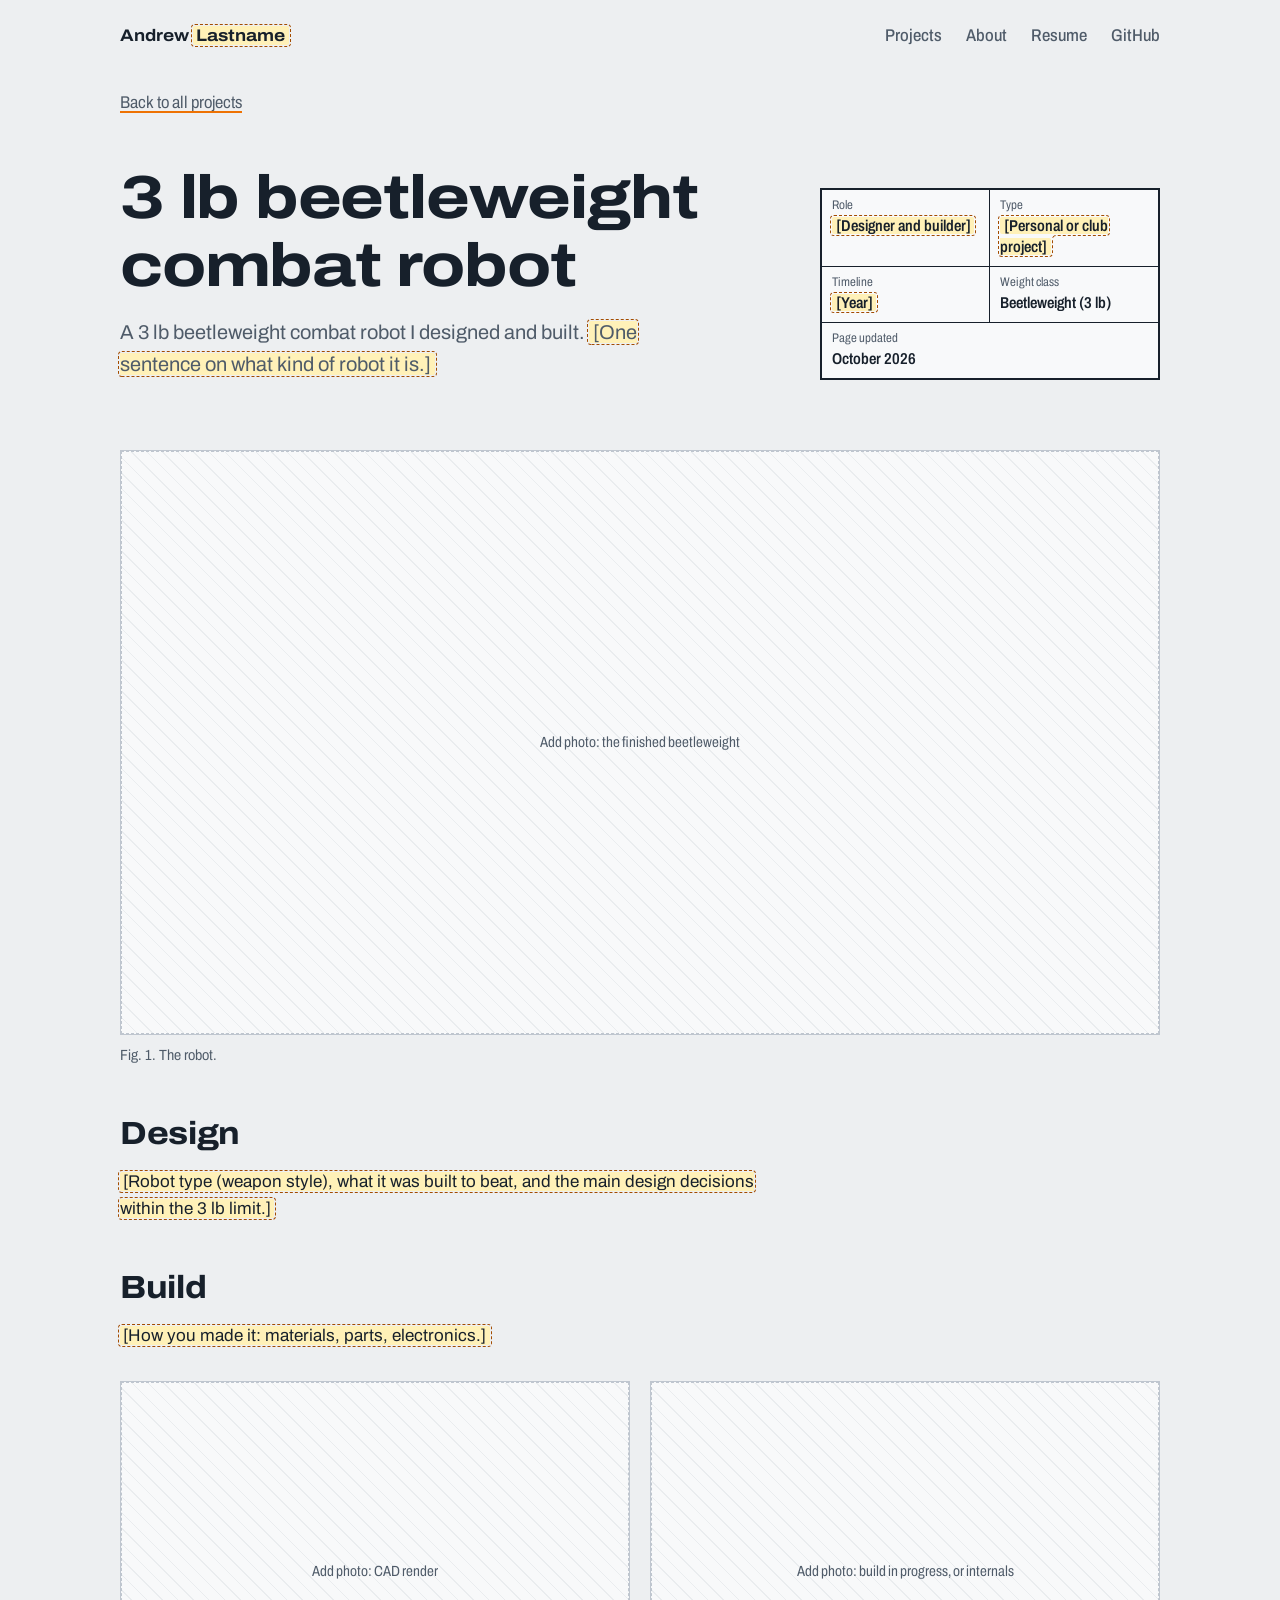
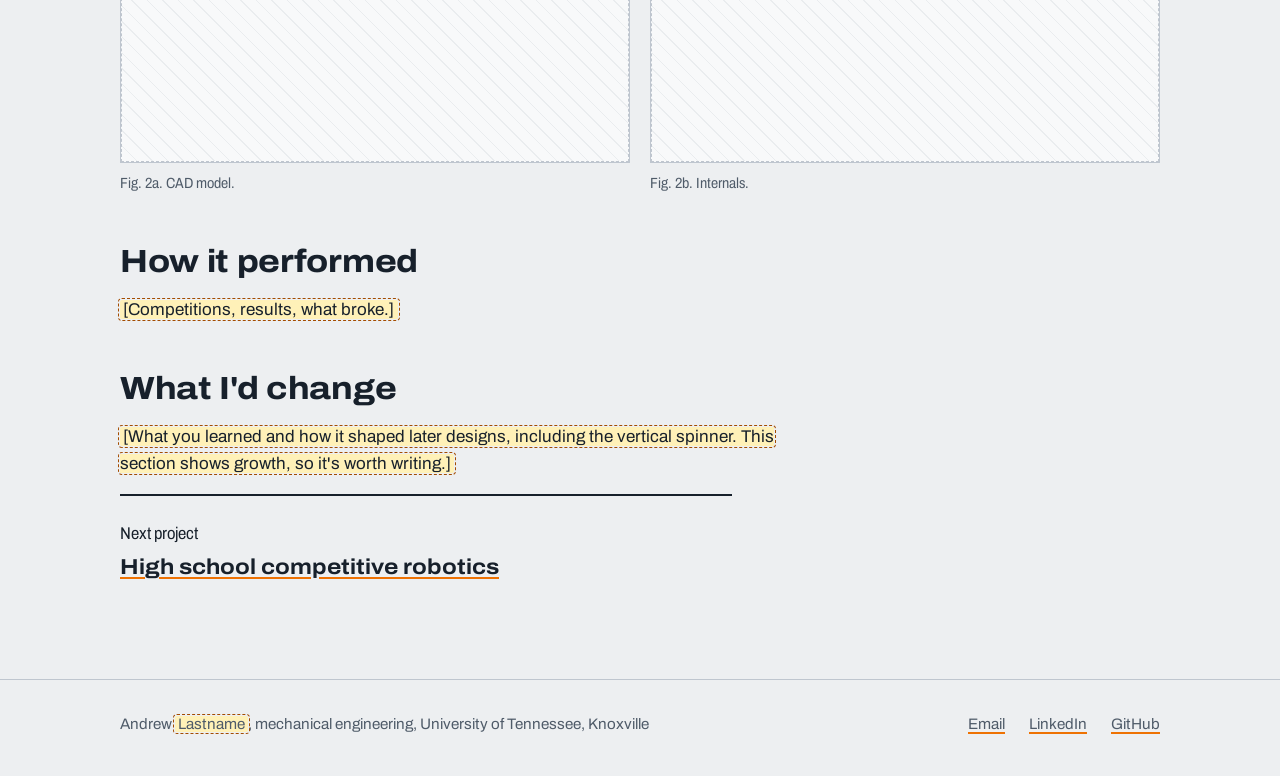
==== projects/beetleweight.html @ 6683c3dc "Move site files to repo root" ====
<!DOCTYPE html>
<html lang="en">
<head>
<meta charset="utf-8">
<meta name="viewport" content="width=device-width, initial-scale=1, viewport-fit=cover">
<title>3 lb beetleweight combat robot | Andrew [Lastname]</title>
<meta name="description" content="A 3 lb beetleweight combat robot I designed.">
<meta property="og:title" content="3 lb beetleweight combat robot | Andrew [Lastname]">
<meta property="og:description" content="A 3 lb beetleweight combat robot I designed.">
<link rel="icon" href="data:image/svg+xml,<svg xmlns='http://www.w3.org/2000/svg' viewBox='0 0 100 100'><text y='.9em' font-size='90'>🦾</text></svg>">
<link rel="preconnect" href="https://fonts.googleapis.com">
<link rel="preconnect" href="https://fonts.gstatic.com" crossorigin>
<link rel="stylesheet" href="https://fonts.googleapis.com/css2?family=Archivo:wdth,wght@62..125,400..800&display=swap">
<link rel="stylesheet" href="../style.css">
</head>
<body>
<a class="skip" href="#main">Skip to content</a>
<header class="site-head">
  <div class="wrap">
    <a class="site-name" href="../index.html">Andrew <span class="fill">Lastname</span></a>
    <nav class="site-nav" aria-label="Main">
      <a href="../index.html#projects">Projects</a>
      <a href="../index.html#about">About</a>
      <!-- Put your resume in the same folder as index.html and name it resume.pdf -->
      <a href="../resume.pdf">Resume</a>
      <!-- Replace the # with your GitHub profile URL -->
      <a href="#">GitHub</a>
    </nav>
  </div>
</header>
<main id="main" class="wrap">
  <a class="back" href="../index.html#projects">Back to all projects</a>
  <div class="project-head">
    <div>
      <h1>3 lb beetleweight combat robot</h1>
      <p class="summary">A 3 lb beetleweight combat robot I designed and built. <span class="fill">[One sentence on what kind of robot it is.]</span></p>
    </div>
    <dl class="title-block" aria-label="Project details">
  <div><dt>Role</dt><dd><span class="fill">[Designer and builder]</span></dd></div>
  <div><dt>Type</dt><dd><span class="fill">[Personal or club project]</span></dd></div>
  <div><dt>Timeline</dt><dd><span class="fill">[Year]</span></dd></div>
  <div><dt>Weight class</dt><dd>Beetleweight (3 lb)</dd></div>
  <div class="span"><dt>Page updated</dt><dd>October 2026</dd></div>
</dl>
  </div>
  <article class="article">

    <figure>
  <!-- To add your image, replace the whole <div class="ph">…</div> line with:
       <img src="../images/YOUR-FILE.jpg" alt="Describe what the photo shows"> -->
  <div class="frame tall"><div class="ph">Add photo: the finished beetleweight</div></div>
  <figcaption>Fig. 1. The robot.</figcaption>
</figure>

    <h2>Design</h2>
    <p><span class="fill">[Robot type (weapon style), what it was built to beat, and the main design decisions within the 3 lb limit.]</span></p>

    <h2>Build</h2>
    <p><span class="fill">[How you made it: materials, parts, electronics.]</span></p>
    <div class="figure-row">
      <figure><div class="frame"><div class="ph">Add photo: CAD render</div></div><figcaption>Fig. 2a. CAD model.</figcaption></figure>
      <figure><div class="frame"><div class="ph">Add photo: build in progress, or internals</div></div><figcaption>Fig. 2b. Internals.</figcaption></figure>
    </div>

    <h2>How it performed</h2>
    <p><span class="fill">[Competitions, results, what broke.]</span></p>

    <h2>What I'd change</h2>
    <p><span class="fill">[What you learned and how it shaped later designs, including the vertical spinner. This section shows growth, so it's worth writing.]</span></p>

    <p class="next-project">Next project<br><a href="competitive-robotics.html">High school competitive robotics</a></p>
  </article>
</main>
<footer class="site-foot">
  <div class="wrap">
    <span>Andrew <span class="fill">Lastname</span>, mechanical engineering, University of Tennessee, Knoxville</span>
    <nav aria-label="Contact">
      <!-- Replace the addresses below with your own -->
      <a href="mailto:you@example.com">Email</a>
      <a href="#">LinkedIn</a>
      <a href="#">GitHub</a>
    </nav>
  </div>
</footer>
</body>
</html>
---- style.css ----
/* ==========================================================================
   Portfolio stylesheet
   Design idea: pages read like engineering drawings. Each project carries a
   "title block" (the bordered info box in the corner of a drawing), joints in
   the hero drawing have center marks, and the typeface's width axis carries
   the hierarchy: expanded for headings, normal for reading, narrow for the
   drawing metadata.
   ========================================================================== */

:root {
  --paper: #edeff1;      /* page background, cool drafting-film grey */
  --panel: #f8f9fa;      /* figure frames and title-block cells */
  --ink: #17202b;        /* main text, graphite navy */
  --ink-2: #4f5b69;      /* secondary text */
  --rule: #bfc6cf;       /* light lines */
  --orange: #ee7203;     /* industrial-robot orange, graphics only */
  --orange-ink: #a34c00; /* darker orange that is readable as text */
  --fill-bg: #fff1b8;    /* highlight for text you still need to fill in */

  --font: "Archivo", "Helvetica Neue", Arial, system-ui, sans-serif;
  --mono: ui-monospace, "Cascadia Mono", Consolas, "Liberation Mono", monospace;

  --measure: 68ch;
  --wide: 1120px;

  box-sizing: border-box;
  padding-top: env(safe-area-inset-top, 0px);
  padding-bottom: env(safe-area-inset-bottom, 0px);
}

@media (prefers-color-scheme: dark) {
  :root {
    --paper: #141b24;
    --panel: #1b2430;
    --ink: #e3e7ec;
    --ink-2: #9aa6b4;
    --rule: #33404f;
    --orange: #ff8a1f;
    --orange-ink: #ffa552;
    --fill-bg: #5a4a00;
  }
}

*, *::before, *::after { box-sizing: inherit; }

html { scroll-padding-top: env(safe-area-inset-top, 0px); }

body {
  margin: 0;
  background: var(--paper);
  color: var(--ink);
  font-family: var(--font);
  font-size: 1.0625rem;
  line-height: 1.6;
  font-variation-settings: "wdth" 100;
  -webkit-text-size-adjust: 100%;
}

img, video { max-width: 100%; height: auto; display: block; }

a { color: inherit; text-decoration-color: var(--orange); text-decoration-thickness: 2px; text-underline-offset: 3px; }
a:hover { color: var(--orange-ink); }
:focus-visible { outline: 3px solid var(--orange); outline-offset: 3px; border-radius: 2px; }

code { font-family: var(--mono); font-size: 0.88em; background: var(--panel); border: 1px solid var(--rule); padding: 0.05em 0.35em; border-radius: 3px; }

/* Text you still need to replace. Search the files for class="fill". */
.fill { background: var(--fill-bg); outline: 1px dashed var(--orange-ink); outline-offset: 1px; border-radius: 2px; padding: 0 0.2em; }

.skip { position: absolute; left: -999px; }
.skip:focus { left: 1rem; top: 1rem; background: var(--panel); padding: 0.5rem 1rem; z-index: 10; }

/* ---------- Layout ---------- */
.wrap { max-width: var(--wide); margin: 0 auto; padding: 0 clamp(1.1rem, 4vw, 2.5rem); }

/* ---------- Site header ---------- */
.site-head { padding: 1.4rem 0; }
.site-head .wrap { display: flex; flex-wrap: wrap; gap: 0.75rem 2rem; align-items: baseline; justify-content: space-between; }
.site-name { font-weight: 700; font-variation-settings: "wdth" 112; text-decoration: none; font-size: 1.05rem; }
.site-nav { display: flex; flex-wrap: wrap; gap: 0.4rem 1.5rem; }
.site-nav a { text-decoration: none; color: var(--ink-2); font-variation-settings: "wdth" 85; font-weight: 500; }
.site-nav a:hover, .site-nav a[aria-current="page"] { color: var(--ink); text-decoration: underline; text-decoration-color: var(--orange); }

/* ---------- Headings ---------- */
h1, h2, h3 { line-height: 1.12; margin: 0; font-weight: 750; letter-spacing: -0.01em; }
h1 { font-size: clamp(2.5rem, 6.4vw, 4.6rem); font-variation-settings: "wdth" 118; letter-spacing: -0.02em; }
h2 { font-size: clamp(1.5rem, 2.8vw, 2rem); font-variation-settings: "wdth" 112; }
h3 { font-size: 1.2rem; font-variation-settings: "wdth" 108; }

/* ---------- Home: hero ---------- */
.hero { display: grid; grid-template-columns: minmax(0, 1fr) minmax(0, 1.05fr); gap: clamp(1rem, 4vw, 3rem); align-items: center; padding-top: clamp(1.5rem, 5vw, 4rem); padding-bottom: clamp(2rem, 5vw, 4rem); }
.hero-text p { font-size: clamp(1.1rem, 1.7vw, 1.3rem); color: var(--ink-2); max-width: 34ch; margin: 1.25rem 0 0; }
.hero-links { display: flex; flex-wrap: wrap; gap: 0.75rem 1.5rem; margin-top: 1.75rem; font-weight: 600; }

.drawing { position: relative; }
.drawing svg { width: 100%; height: auto; display: block; }
.drawing .readout { font-family: var(--mono); font-size: 0.8rem; color: var(--ink-2); margin: 0.4rem 0 0; line-height: 1.5; min-height: 3em; }
.drawing .hint { font-size: 0.85rem; color: var(--ink-2); font-variation-settings: "wdth" 80; margin: 0.15rem 0 0; }

/* SVG drawing colors */
.ln-grid { stroke: var(--rule); stroke-width: 0.5; }
.ln-ground { stroke: var(--ink); stroke-width: 1.5; }
.ln-hatch { stroke: var(--ink-2); stroke-width: 0.8; }
.link-body { fill: var(--orange); stroke: var(--ink); stroke-width: 1.6; }
.base-body { fill: var(--panel); stroke: var(--ink); stroke-width: 1.6; }
.ln-center { stroke: var(--ink); stroke-width: 0.7; stroke-dasharray: 14 3 2 3; fill: none; }
.joint { fill: var(--panel); stroke: var(--ink); stroke-width: 1.6; }
.cmark { stroke: var(--ink); stroke-width: 0.8; }
.jaw { fill: var(--panel); stroke: var(--ink); stroke-width: 1.4; }
.target { stroke: var(--orange-ink); stroke-width: 1.2; fill: none; }

/* ---------- Home: sections ---------- */
.section { padding: clamp(2.5rem, 6vw, 4.5rem) 0; }
.section > .wrap > h2 { margin-bottom: 2rem; }

.project-list { list-style: none; margin: 0; padding: 0; display: grid; gap: clamp(2rem, 4vw, 3rem); }
.project-row { display: grid; grid-template-columns: minmax(0, 300px) minmax(0, 1fr); gap: clamp(1rem, 3vw, 2.25rem); align-items: start; }
.project-row.lead { grid-template-columns: minmax(0, 1.15fr) minmax(0, 1fr); }
.project-row.lead h3 { font-size: clamp(1.5rem, 2.6vw, 2rem); }
.project-row h3 a { text-decoration: none; }
.project-row h3 a:hover { text-decoration: underline; text-decoration-color: var(--orange); }
.project-row p { margin: 0.6rem 0 0; max-width: 58ch; }
.project-row .meta { color: var(--ink-2); font-size: 0.92rem; font-variation-settings: "wdth" 80; margin-top: 0.5rem; }
.thumb { display: block; text-decoration: none; color: var(--ink-2); border: 1px solid var(--rule); background: var(--panel); aspect-ratio: 4 / 3; overflow: hidden; }
.thumb img { width: 100%; height: 100%; object-fit: cover; }

.about { display: grid; grid-template-columns: minmax(0, 1.3fr) minmax(0, 1fr); gap: clamp(1.5rem, 5vw, 4rem); }
.about p { max-width: var(--measure); margin: 0 0 1em; }
.skills { margin: 0; }
.skills dt { font-weight: 700; font-variation-settings: "wdth" 108; margin-top: 1.1rem; }
.skills dt:first-child { margin-top: 0; }
.skills dd { margin: 0.2rem 0 0; color: var(--ink-2); }

/* ---------- Placeholder figure (shown until you add a real image) ---------- */
.ph { display: grid; place-items: center; text-align: center; padding: 1.25rem; height: 100%; min-height: 160px; color: var(--ink-2); font-size: 0.92rem; font-variation-settings: "wdth" 80; border: 1.5px dashed var(--rule); background:
  repeating-linear-gradient(45deg, transparent 0 10px, color-mix(in srgb, var(--rule) 25%, transparent) 10px 11px); }

/* ---------- Project pages ---------- */
.back { display: inline-block; margin-top: 1rem; font-variation-settings: "wdth" 85; color: var(--ink-2); }

.project-head { display: grid; grid-template-columns: minmax(0, 1fr) minmax(260px, 340px); gap: clamp(1.5rem, 4vw, 3.5rem); align-items: end; padding: clamp(1.5rem, 4vw, 3rem) 0 clamp(1.5rem, 3vw, 2.5rem); }
.project-head h1 { font-size: clamp(2.2rem, 5.2vw, 3.8rem); }
.project-head .summary { font-size: clamp(1.08rem, 1.6vw, 1.25rem); color: var(--ink-2); max-width: 52ch; margin: 1rem 0 0; }

/* Title block: the bordered info box from the corner of a drawing */
.title-block { border: 2px solid var(--ink); display: grid; grid-template-columns: 1fr 1fr; margin: 0; background: var(--panel); font-variation-settings: "wdth" 80; }
.title-block div { border-right: 1px solid var(--ink); border-bottom: 1px solid var(--ink); padding: 0.45rem 0.65rem 0.55rem; }
.title-block div:nth-child(2n) { border-right: 0; }
.title-block .span { grid-column: 1 / -1; border-right: 0; }
.title-block div:last-child { border-bottom: 0; }
.title-block dt { font-size: 0.78rem; color: var(--ink-2); line-height: 1.3; }
.title-block dd { margin: 0.1rem 0 0; font-size: 0.98rem; font-weight: 600; line-height: 1.35; }

.article { padding-bottom: clamp(3rem, 6vw, 5rem); }
.article > * { max-width: var(--measure); }
.article > figure, .article > .figure-row { max-width: none; }
.article h2 { margin: 3rem 0 1rem; }
.article h3 { margin: 2rem 0 0.6rem; }
.article p, .article ul, .article ol { margin: 0 0 1em; }
.article li { margin-bottom: 0.45em; }

figure { margin: 2rem 0; }
figure .frame { border: 1px solid var(--rule); background: var(--panel); }
figure .frame.tall { aspect-ratio: 16 / 9; }
figcaption { font-size: 0.92rem; color: var(--ink-2); margin-top: 0.55rem; font-variation-settings: "wdth" 85; max-width: var(--measure); }
.figure-row { display: grid; grid-template-columns: repeat(auto-fit, minmax(240px, 1fr)); gap: 1.25rem; margin: 2rem 0; }
.figure-row figure { margin: 0; }
.figure-row .frame { aspect-ratio: 4 / 3; }

.diagram { overflow-x: auto; }
.diagram svg { min-width: 640px; width: 100%; height: auto; display: block; }
.dg-box { fill: var(--paper); stroke: var(--ink); stroke-width: 1.5; }
.dg-box.hl { fill: color-mix(in srgb, var(--orange) 18%, var(--paper)); }
.dg-text { fill: var(--ink); font-family: var(--font); font-size: 15px; font-weight: 650; }
.dg-sub { fill: var(--ink-2); font-family: var(--font); font-size: 12.5px; }
.dg-mono { fill: var(--ink-2); font-family: var(--mono); font-size: 11.5px; }
.dg-line { stroke: var(--ink); stroke-width: 1.4; fill: none; }

/* Problem / fix pairs */
.fixes { list-style: none; padding: 0; margin: 0; }
.fixes li { border-left: 3px solid var(--orange); padding: 0.1rem 0 0.1rem 1.1rem; margin-bottom: 1.6rem; }
.fixes h3 { margin: 0 0 0.35rem; }
.fixes p { margin: 0 0 0.4em; }

.next-project { border-top: 2px solid var(--ink); padding: 1.5rem 0 0; margin-top: 3rem; font-variation-settings: "wdth" 85; }
.next-project a { font-size: 1.35rem; font-weight: 700; font-variation-settings: "wdth" 112; display: inline-block; margin-top: 0.2rem; }

/* ---------- Footer ---------- */
.site-foot { border-top: 1px solid var(--rule); padding: 2rem 0 2.5rem; color: var(--ink-2); font-size: 0.95rem; }
.site-foot .wrap { display: flex; flex-wrap: wrap; gap: 0.75rem 2rem; justify-content: space-between; }
.site-foot nav { display: flex; flex-wrap: wrap; gap: 0.5rem 1.5rem; }

/* ---------- Small screens ---------- */
@media (max-width: 760px) {
  .hero, .about, .project-head { grid-template-columns: minmax(0, 1fr); }
  .project-row, .project-row.lead { grid-template-columns: minmax(0, 1fr); }
  .hero-text p { max-width: none; }
  .drawing { max-width: 460px; }
}
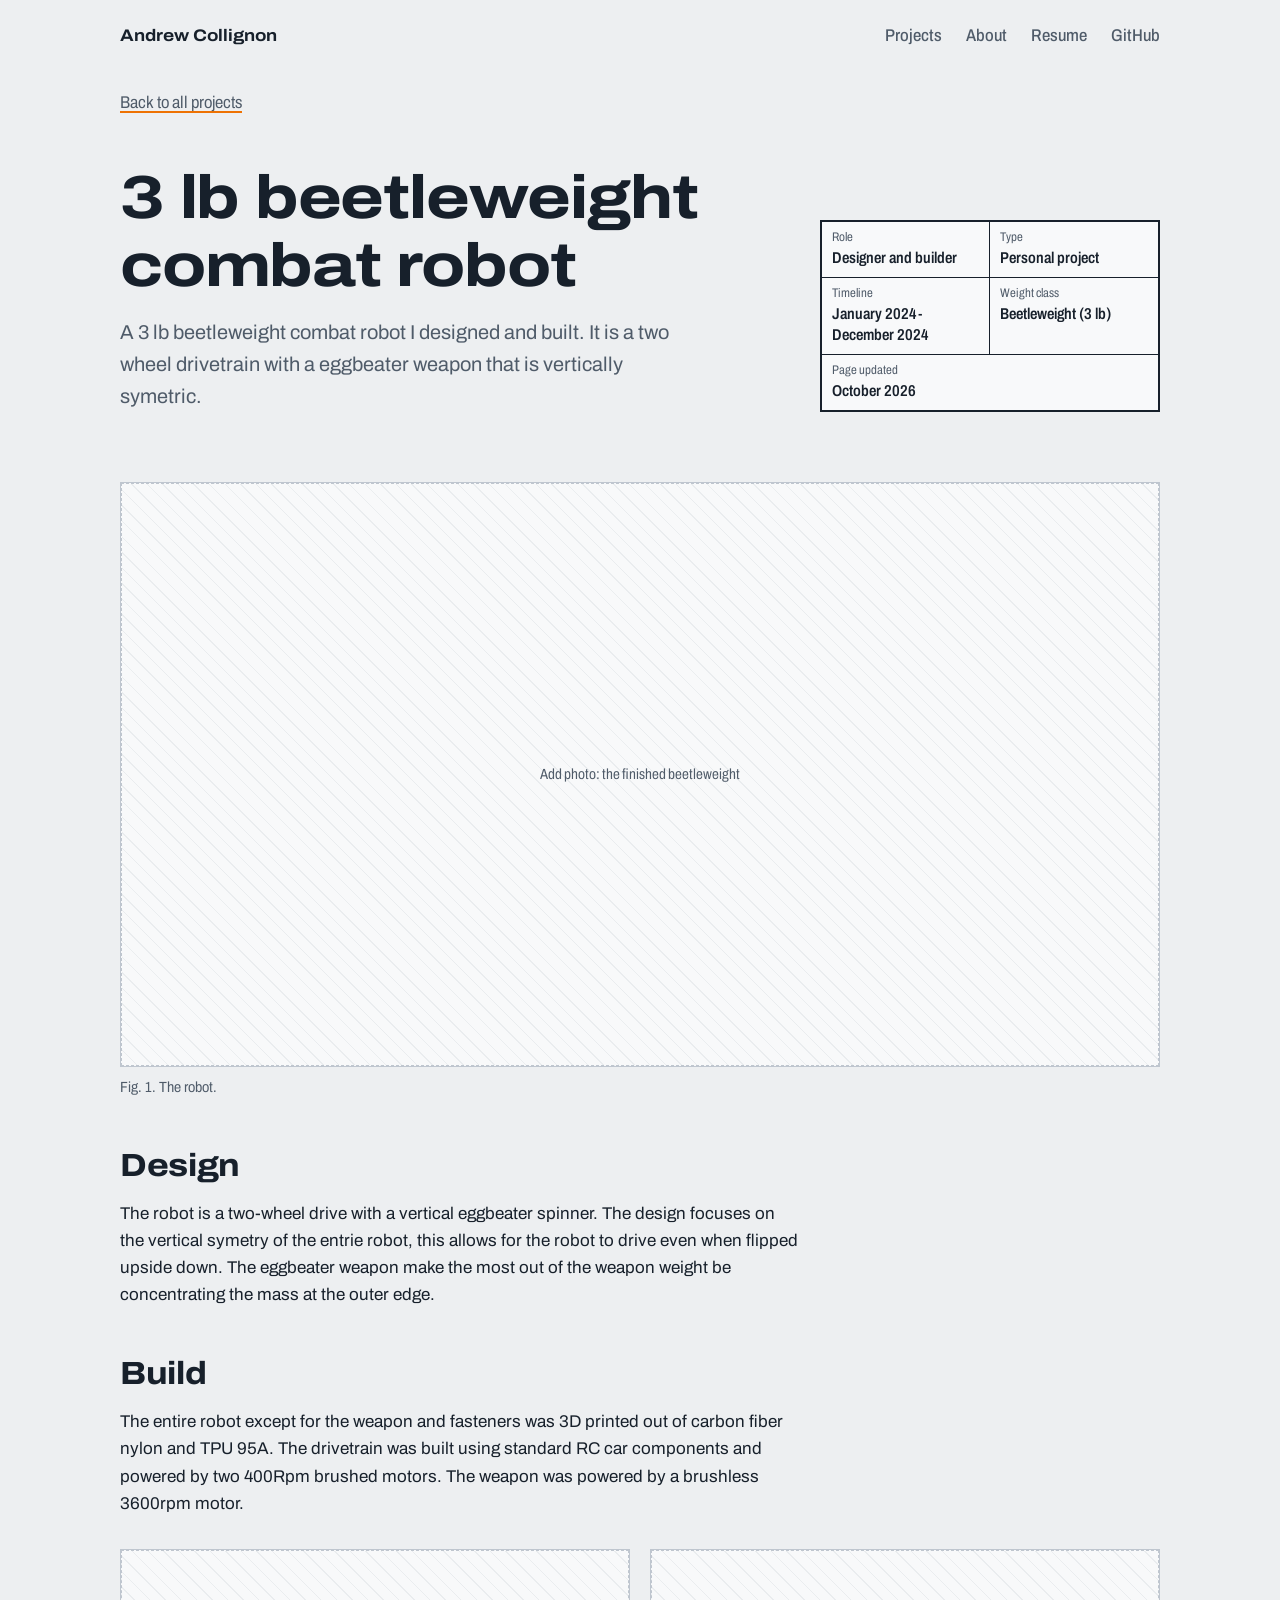
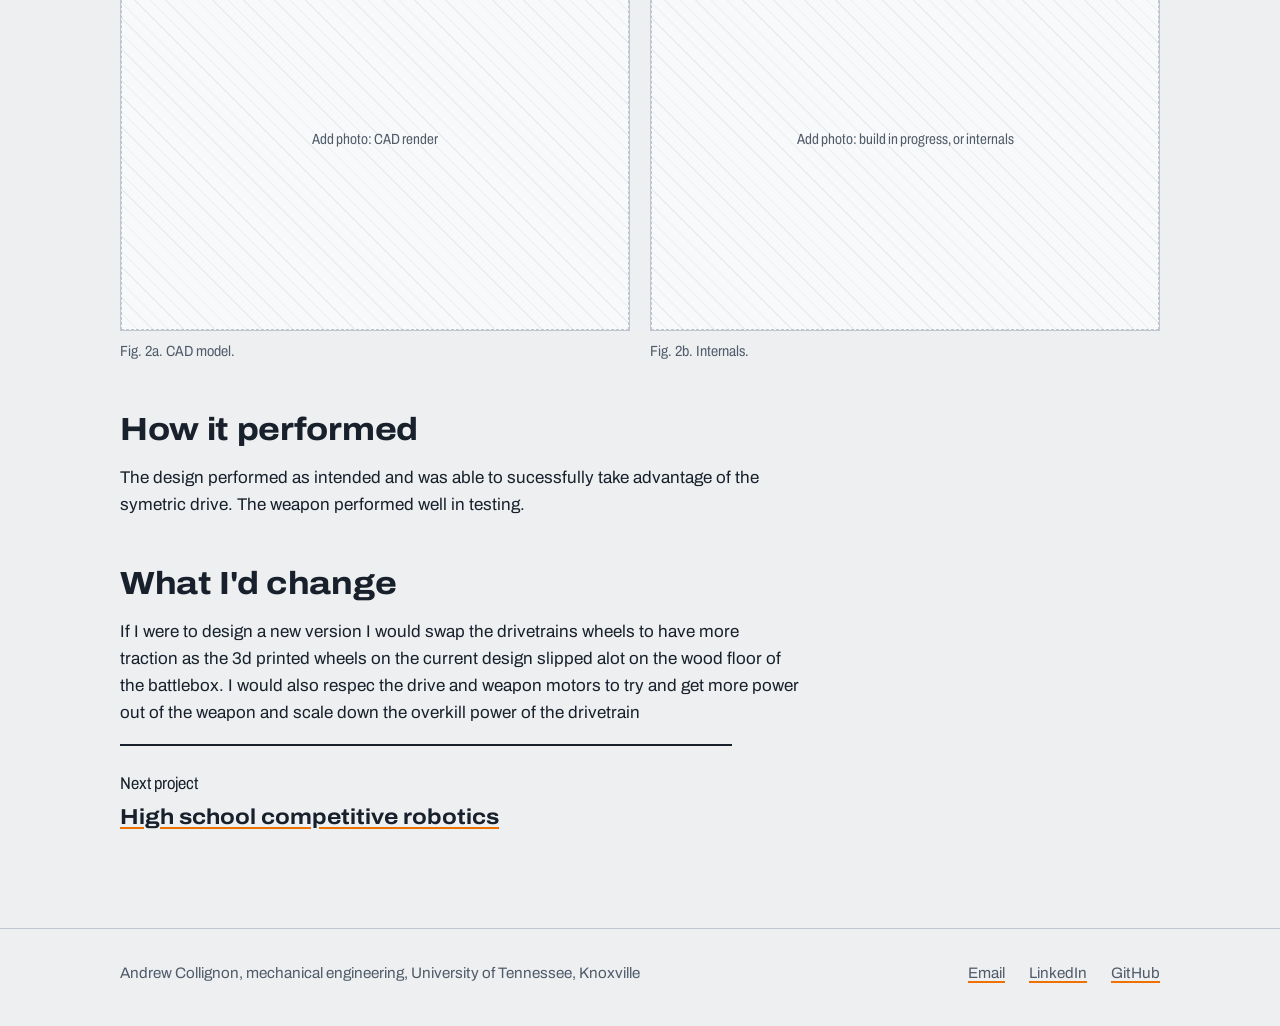
==== commit 52050144: "Add arm photos" ====
--- a/projects/beetleweight.html
+++ b/projects/beetleweight.html
@@ -3,9 +3,9 @@
 <head>
 <meta charset="utf-8">
 <meta name="viewport" content="width=device-width, initial-scale=1, viewport-fit=cover">
-<title>3 lb beetleweight combat robot | Andrew [Lastname]</title>
+<title>3 lb beetleweight combat robot | Andrew Collignon</title>
 <meta name="description" content="A 3 lb beetleweight combat robot I designed.">
-<meta property="og:title" content="3 lb beetleweight combat robot | Andrew [Lastname]">
+<meta property="og:title" content="3 lb beetleweight combat robot | Andrew Collignon">
 <meta property="og:description" content="A 3 lb beetleweight combat robot I designed.">
 <link rel="icon" href="data:image/svg+xml,<svg xmlns='http://www.w3.org/2000/svg' viewBox='0 0 100 100'><text y='.9em' font-size='90'>🦾</text></svg>">
 <link rel="preconnect" href="https://fonts.googleapis.com">
@@ -17,7 +17,7 @@
 <a class="skip" href="#main">Skip to content</a>
 <header class="site-head">
   <div class="wrap">
-    <a class="site-name" href="../index.html">Andrew <span class="fill">Lastname</span></a>
+    <a class="site-name" href="../index.html">Andrew Collignon</a>
     <nav class="site-nav" aria-label="Main">
       <a href="../index.html#projects">Projects</a>
       <a href="../index.html#about">About</a>
@@ -33,12 +33,12 @@
   <div class="project-head">
     <div>
       <h1>3 lb beetleweight combat robot</h1>
-      <p class="summary">A 3 lb beetleweight combat robot I designed and built. <span class="fill">[One sentence on what kind of robot it is.]</span></p>
+      <p class="summary">A 3 lb beetleweight combat robot I designed and built. It is a two wheel drivetrain with a eggbeater weapon that is vertically symetric.</p>
     </div>
     <dl class="title-block" aria-label="Project details">
-  <div><dt>Role</dt><dd><span class="fill">[Designer and builder]</span></dd></div>
-  <div><dt>Type</dt><dd><span class="fill">[Personal or club project]</span></dd></div>
-  <div><dt>Timeline</dt><dd><span class="fill">[Year]</span></dd></div>
+  <div><dt>Role</dt><dd>Designer and builder</dd></div>
+  <div><dt>Type</dt><dd>Personal project</dd></div>
+  <div><dt>Timeline</dt><dd>January 2024- December 2024</dd></div>
   <div><dt>Weight class</dt><dd>Beetleweight (3 lb)</dd></div>
   <div class="span"><dt>Page updated</dt><dd>October 2026</dd></div>
 </dl>
@@ -53,30 +53,30 @@
 </figure>
 
     <h2>Design</h2>
-    <p><span class="fill">[Robot type (weapon style), what it was built to beat, and the main design decisions within the 3 lb limit.]</span></p>
+    <p>The robot is a two-wheel drive with a vertical eggbeater spinner. The design focuses on the vertical symetry of the entrie robot, this allows for the robot to drive even when flipped upside down. The eggbeater weapon make the most out of the weapon weight be concentrating the mass at the outer edge.</p>
 
     <h2>Build</h2>
-    <p><span class="fill">[How you made it: materials, parts, electronics.]</span></p>
+    <p>The entire robot except for the weapon and fasteners was 3D printed out of carbon fiber nylon and TPU 95A. The drivetrain was built using standard RC car components and powered by two 400Rpm brushed motors. The weapon was powered by a brushless 3600rpm motor.</p>
     <div class="figure-row">
       <figure><div class="frame"><div class="ph">Add photo: CAD render</div></div><figcaption>Fig. 2a. CAD model.</figcaption></figure>
       <figure><div class="frame"><div class="ph">Add photo: build in progress, or internals</div></div><figcaption>Fig. 2b. Internals.</figcaption></figure>
     </div>
 
     <h2>How it performed</h2>
-    <p><span class="fill">[Competitions, results, what broke.]</span></p>
+    <p>The design performed as intended and was able to sucessfully take advantage of the symetric drive. The weapon performed well in testing.</p>
 
     <h2>What I'd change</h2>
-    <p><span class="fill">[What you learned and how it shaped later designs, including the vertical spinner. This section shows growth, so it's worth writing.]</span></p>
+    <p>If I were to design a new version I would swap the drivetrains wheels to have more traction as the 3d printed wheels on the current design slipped alot on the wood floor of the battlebox. I would also respec the drive and weapon motors to try and get more power out of the weapon and scale down the overkill power of the drivetrain</p>
 
     <p class="next-project">Next project<br><a href="competitive-robotics.html">High school competitive robotics</a></p>
   </article>
 </main>
 <footer class="site-foot">
   <div class="wrap">
-    <span>Andrew <span class="fill">Lastname</span>, mechanical engineering, University of Tennessee, Knoxville</span>
+    <span>Andrew Collignon, mechanical engineering, University of Tennessee, Knoxville</span>
     <nav aria-label="Contact">
       <!-- Replace the addresses below with your own -->
-      <a href="mailto:you@example.com">Email</a>
+      <a href="mailto:acolligno633@gmail.com">Email</a>
       <a href="#">LinkedIn</a>
       <a href="#">GitHub</a>
     </nav>
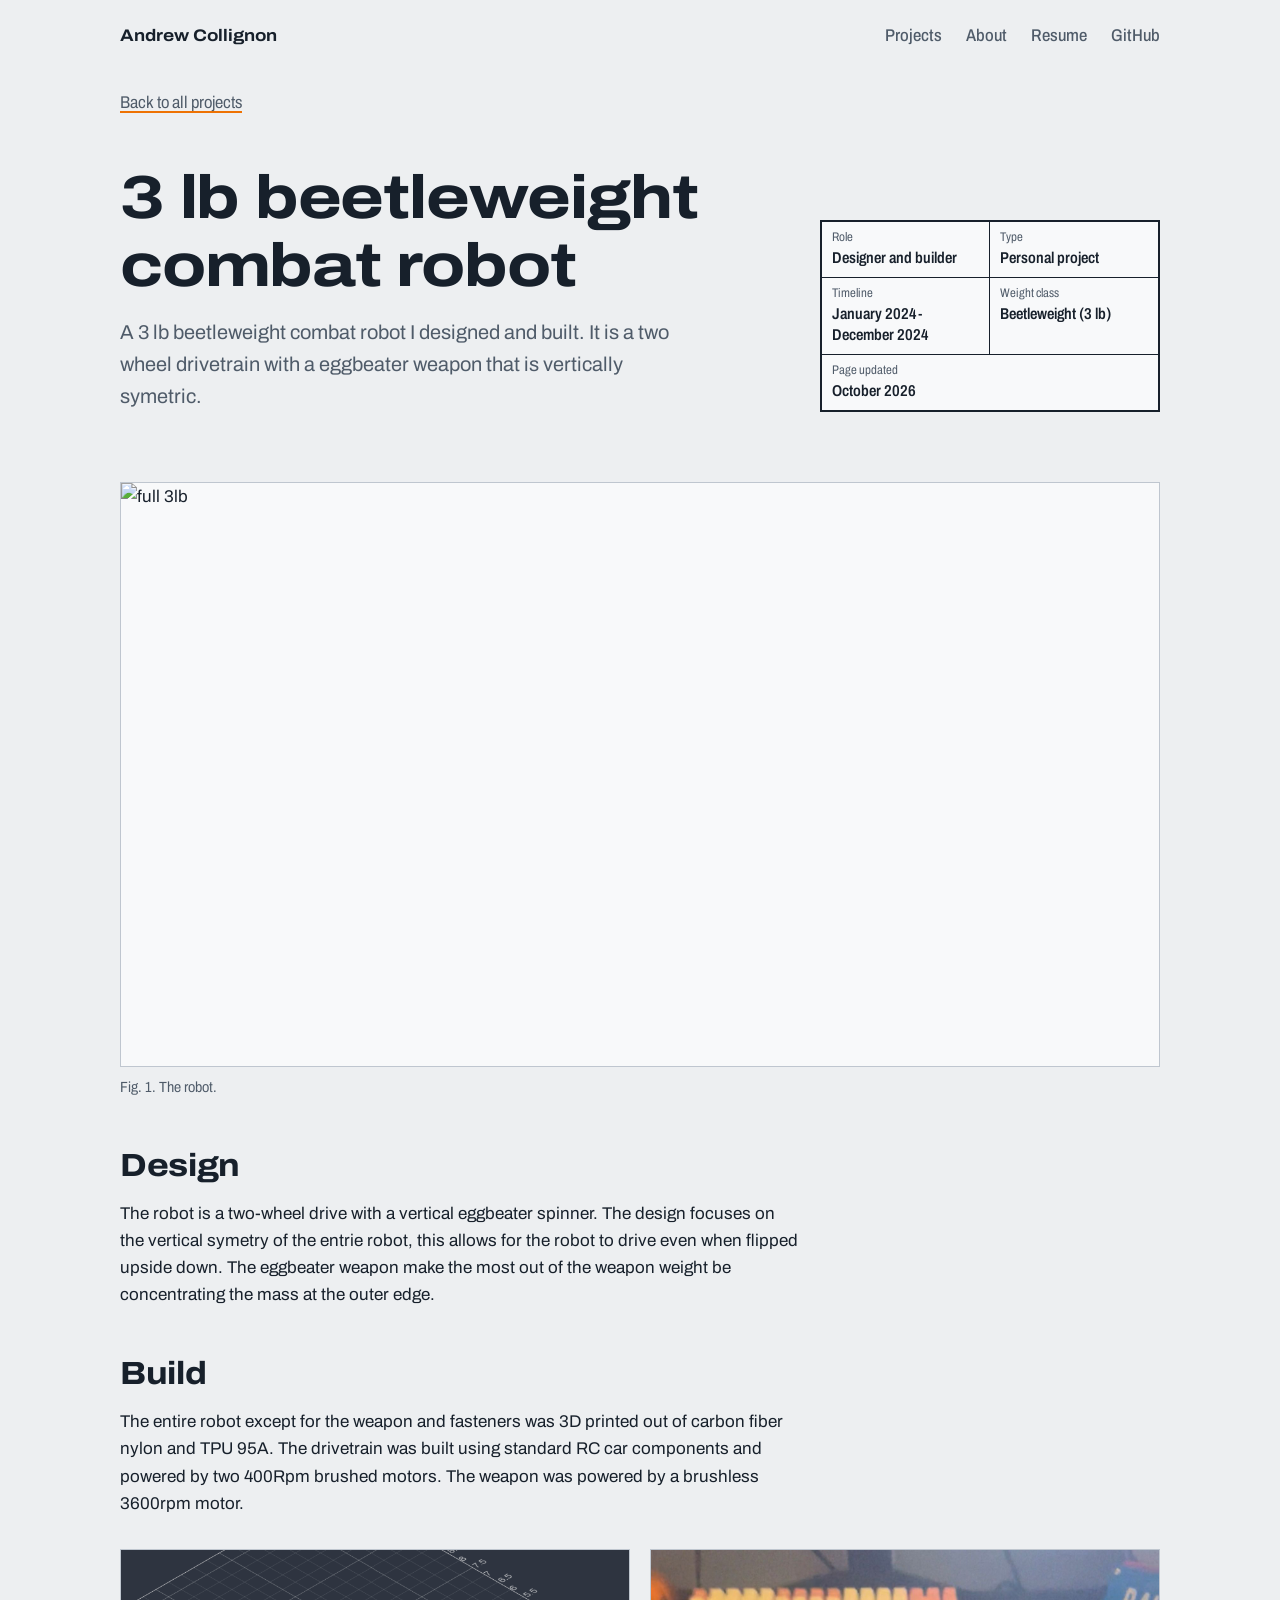
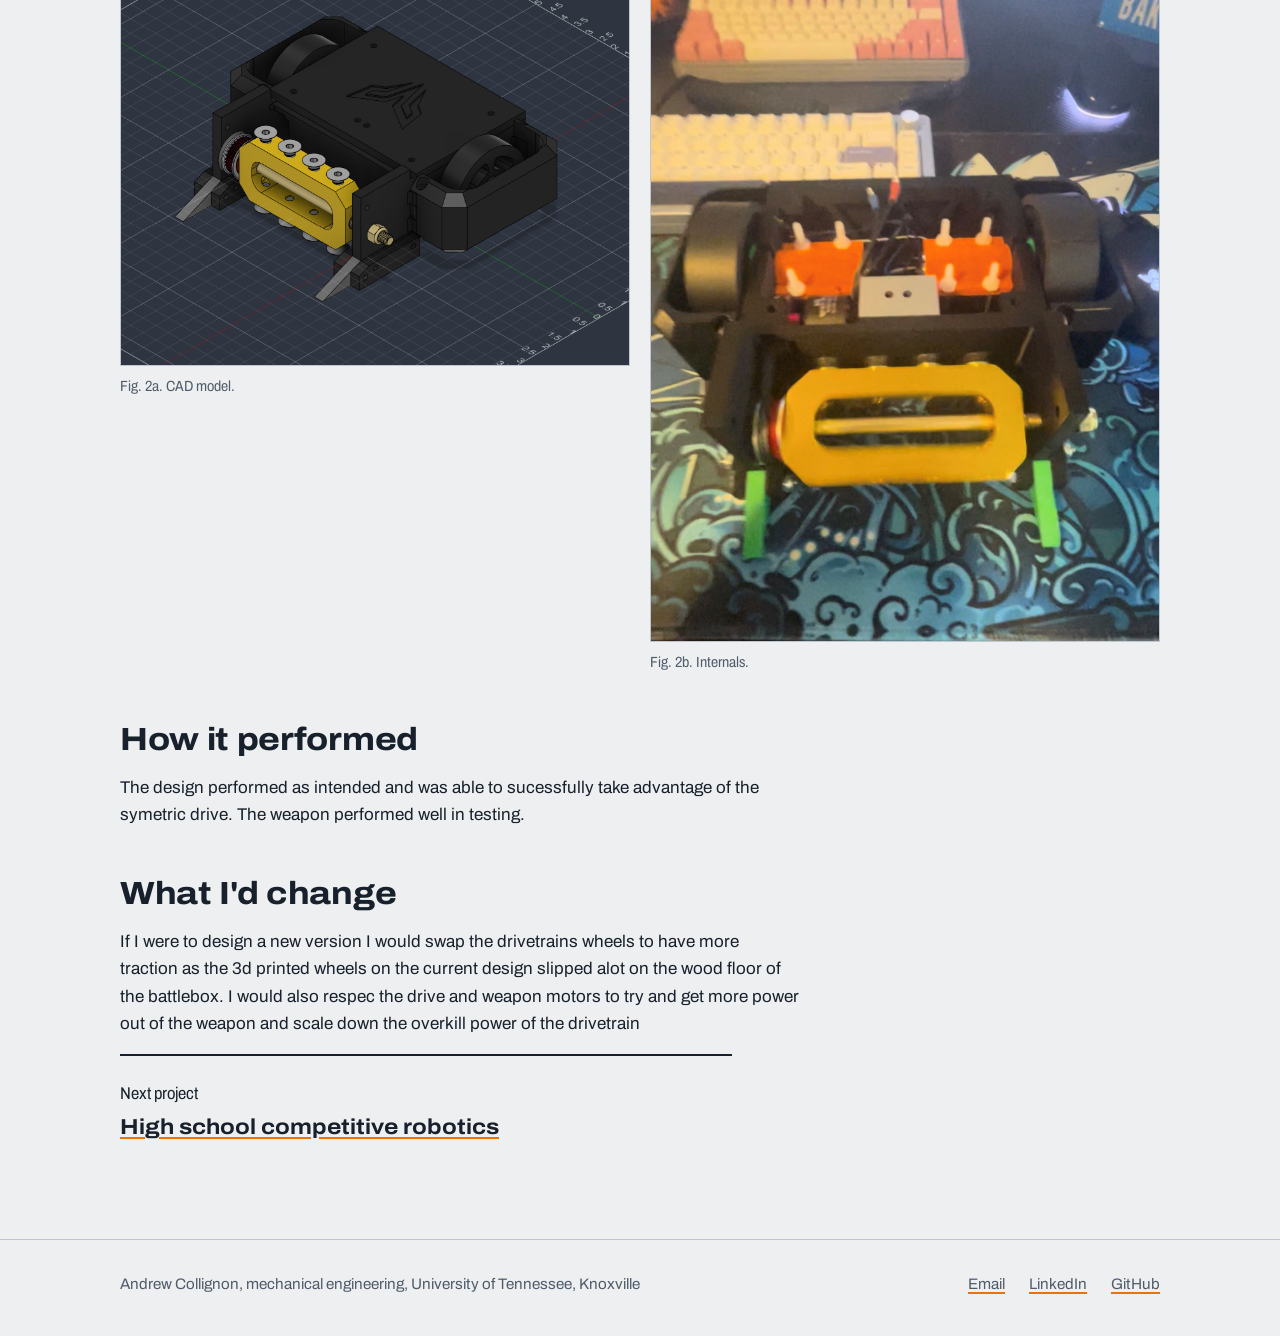
==== commit 7d776411: "Added 3lb photos" ====
--- a/projects/beetleweight.html
+++ b/projects/beetleweight.html
@@ -48,7 +48,7 @@
     <figure>
   <!-- To add your image, replace the whole <div class="ph">…</div> line with:
        <img src="../images/YOUR-FILE.jpg" alt="Describe what the photo shows"> -->
-  <div class="frame tall"><div class="ph">Add photo: the finished beetleweight</div></div>
+  <div class="frame tall"><img src="../images/beetleweight.png" alt="full 3lb"></div>
   <figcaption>Fig. 1. The robot.</figcaption>
 </figure>
 
@@ -58,8 +58,8 @@
     <h2>Build</h2>
     <p>The entire robot except for the weapon and fasteners was 3D printed out of carbon fiber nylon and TPU 95A. The drivetrain was built using standard RC car components and powered by two 400Rpm brushed motors. The weapon was powered by a brushless 3600rpm motor.</p>
     <div class="figure-row">
-      <figure><div class="frame"><div class="ph">Add photo: CAD render</div></div><figcaption>Fig. 2a. CAD model.</figcaption></figure>
-      <figure><div class="frame"><div class="ph">Add photo: build in progress, or internals</div></div><figcaption>Fig. 2b. Internals.</figcaption></figure>
+      <figure><div class="frame"><img src="../images/3lb-cad.png" alt="full 3lb CAD"></div><figcaption>Fig. 2a. CAD model.</figcaption></figure>
+      <figure><div class="frame"><img src="../images/3lb-internals.jpg" alt="3lb internals"></div><figcaption>Fig. 2b. Internals.</figcaption></figure>
     </div>
 
     <h2>How it performed</h2>
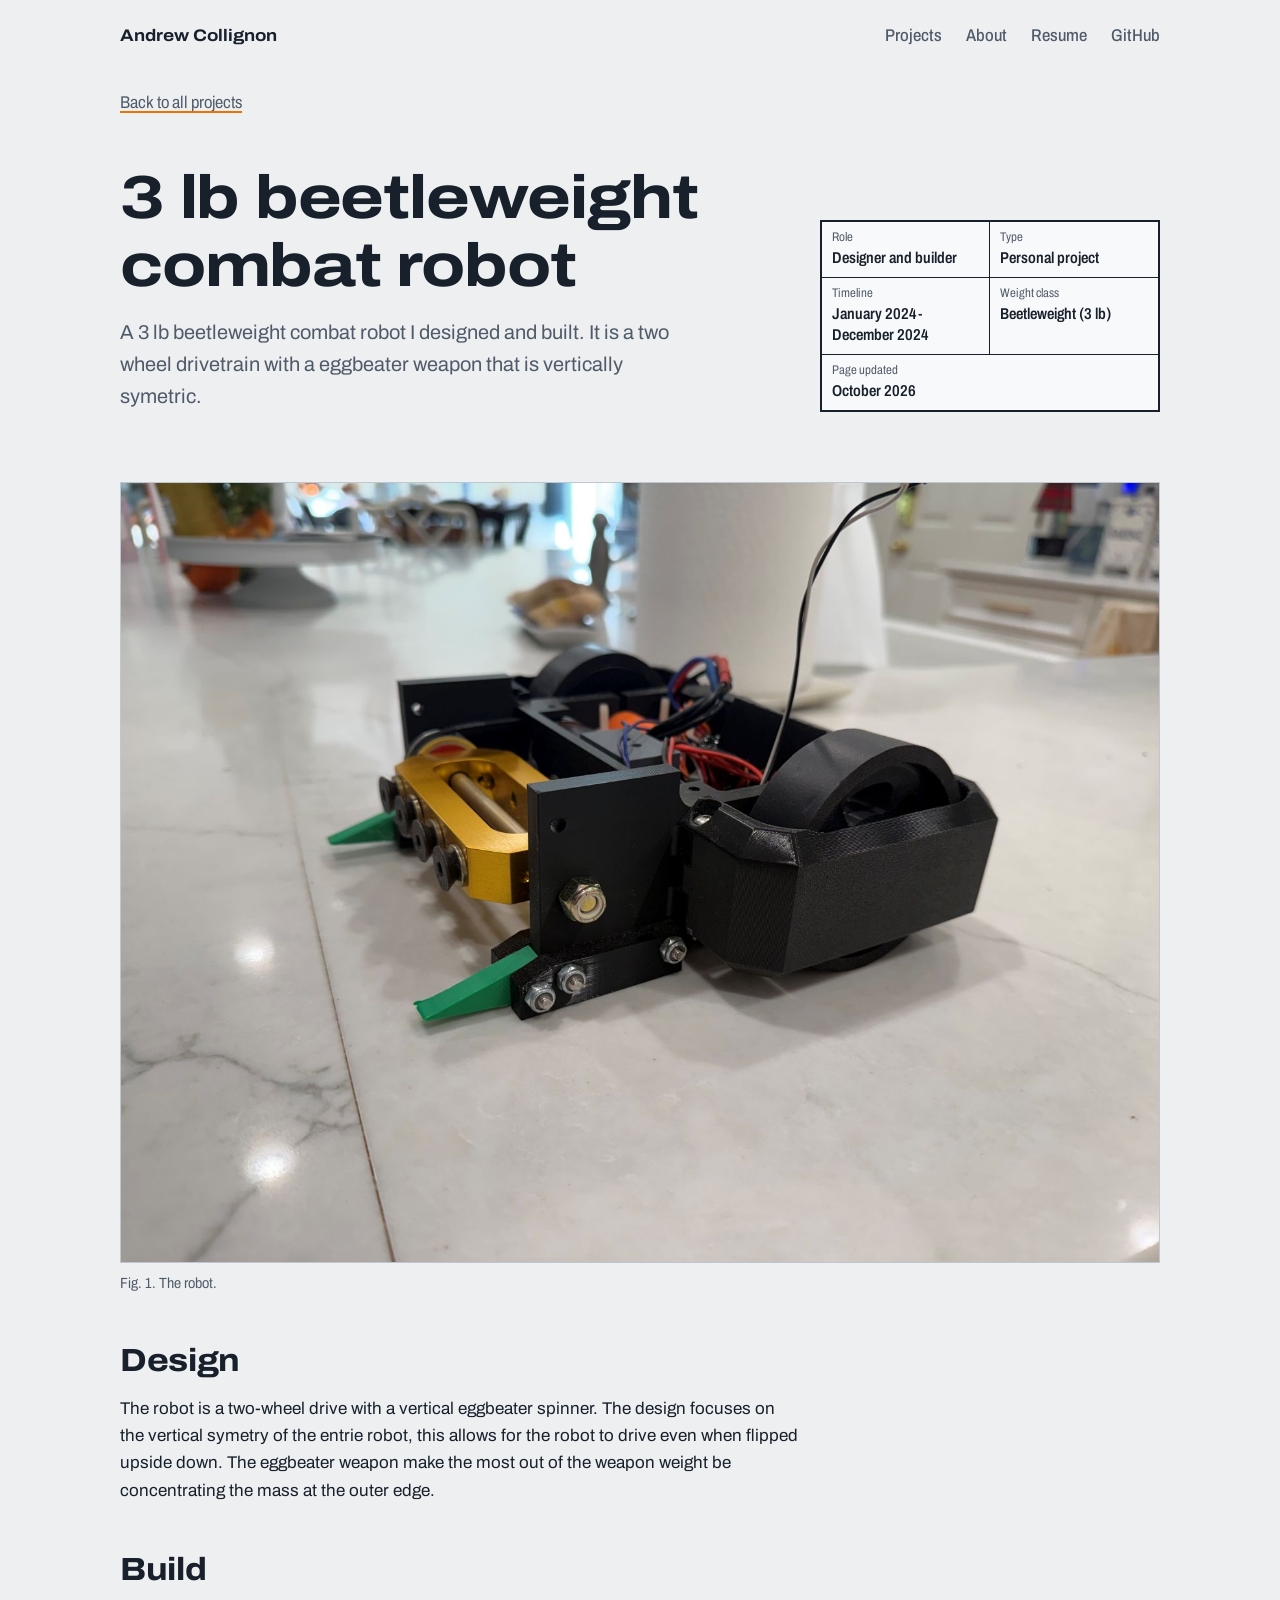
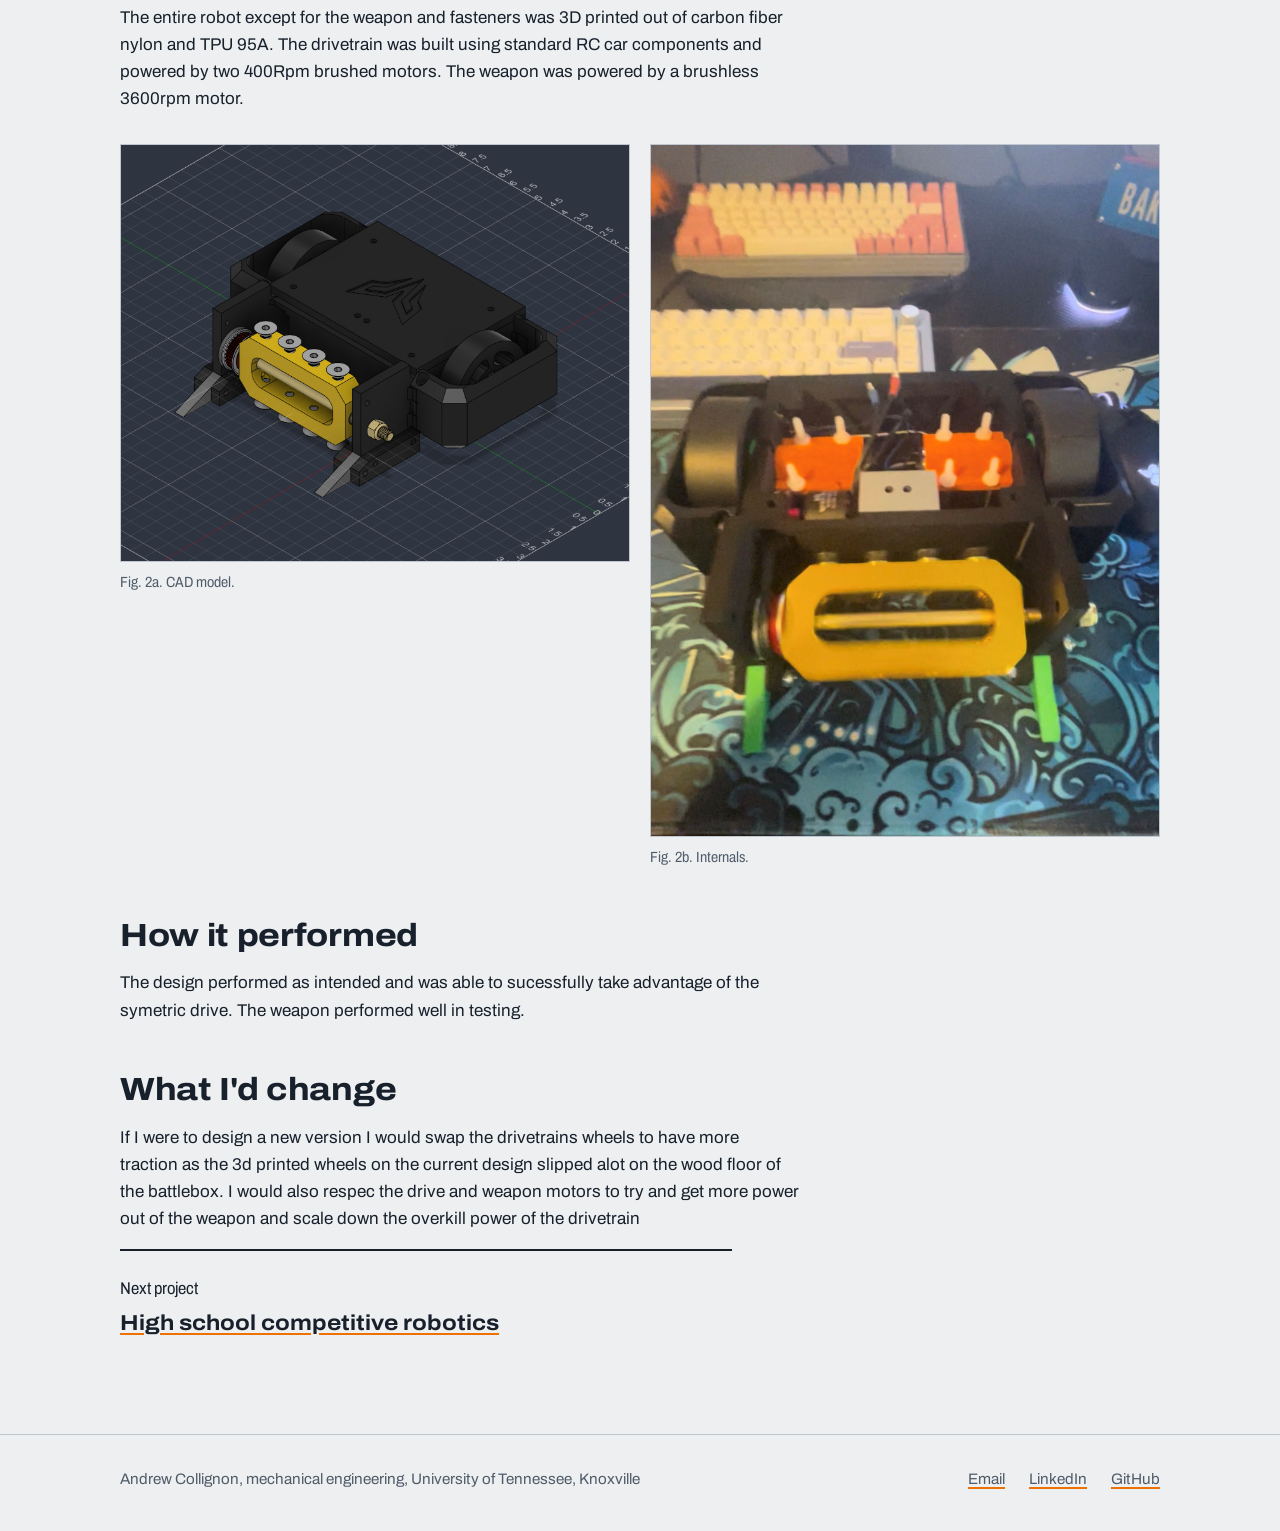
==== commit c6d4be8f: "fixed 3lb top photo" ====
--- a/projects/beetleweight.html
+++ b/projects/beetleweight.html
@@ -48,7 +48,7 @@
     <figure>
   <!-- To add your image, replace the whole <div class="ph">…</div> line with:
        <img src="../images/YOUR-FILE.jpg" alt="Describe what the photo shows"> -->
-  <div class="frame tall"><img src="../images/beetleweight.png" alt="full 3lb"></div>
+  <div class="frame tall"><img src="../images/3lb.jpg" alt="full 3lb"></div>
   <figcaption>Fig. 1. The robot.</figcaption>
 </figure>
 
